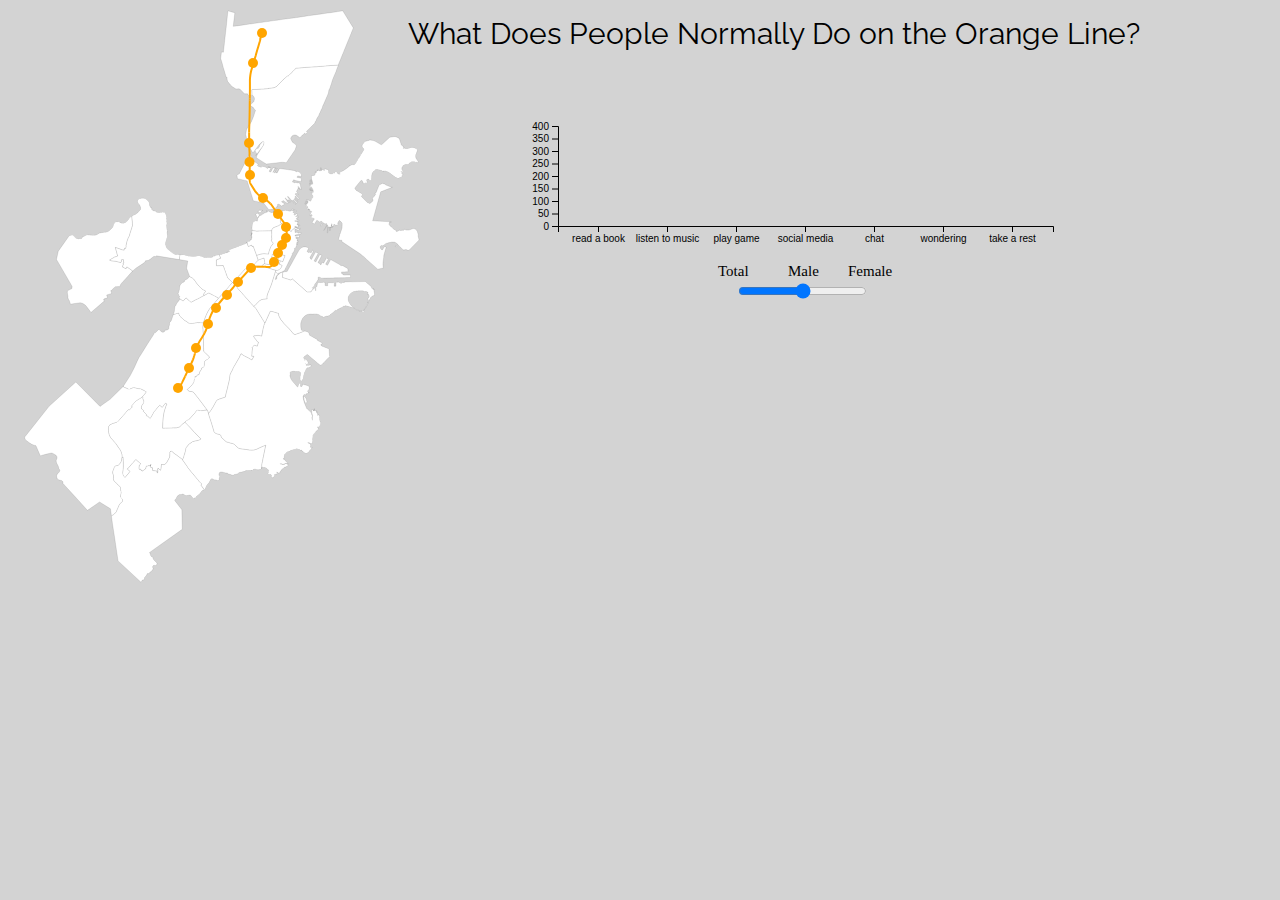
==== final/index.html @ fd83fc35 "12.3" ====
<!DOCTYPE html>
<html>
<head>
    <title>Orange Line</title>


    <link rel="stylesheet" type="text/css" href="newstyle.css">
    <link href="https://fonts.googleapis.com/css?family=Martel+Sans" rel="stylesheet">
    <link href="https://fonts.googleapis.com/css?family=Raleway:700" rel="stylesheet">
    <script src="queue.min.js"></script>
    <script src="d3.v4.2.6.min.js"></script>

</head>

<body>

<div class="svgBox">
    <svg width="100%" height="100%" id="svg1"></svg>
</div>

<div class="svgBox2">
    <svg width="100%" height="100%" id="svg2"></svg>
</div>

<br>

<div class="tital">
    <p>What Does People Normally Do on the Orange Line?</p>
</div>

<div class="svgBox3">
    <svg width="100%" height="100%" id="svg3"></svg>
    <input type="range" min="0" max="2" value="1" class="slider" id="mySlider" oninput="sliderMoved(value)">
</div>

<div class="svgBox4">
    <svg width="100%" height="100%" id="svg4"></svg>
</div>


</body>

<script src="new.js"></script>

</html>
---- final/newstyle.css ----
body{
    background-color: lightgray;
}
.tital{
    width: 750px;
    height: 200px;
    margin-left: -200px;
    float: left;
}
p{
    font-family: 'Raleway', sans-serif;
    font-size: 30px;
    margin-top: -10px;
}
.svgBox{
    height: 700px;
    width: 650px;
    float: left;
    margin-left: -50px;
}
.svgBox2{
    height: 700px;
    width: 500px;
    float: left;
    margin-left: -645px;
}
.svgBox3{
    width: 55%;
    height: 300px;
    float: left;
    margin-left: -150px;
    margin-top: -200px;
}
input{
    margin-left: 280px;
    float: left;
    margin-top: -47px;
}

.svgBox4{
    height: 250px;
    width: 55%;
    float: left;
    margin-left: -150px;
}
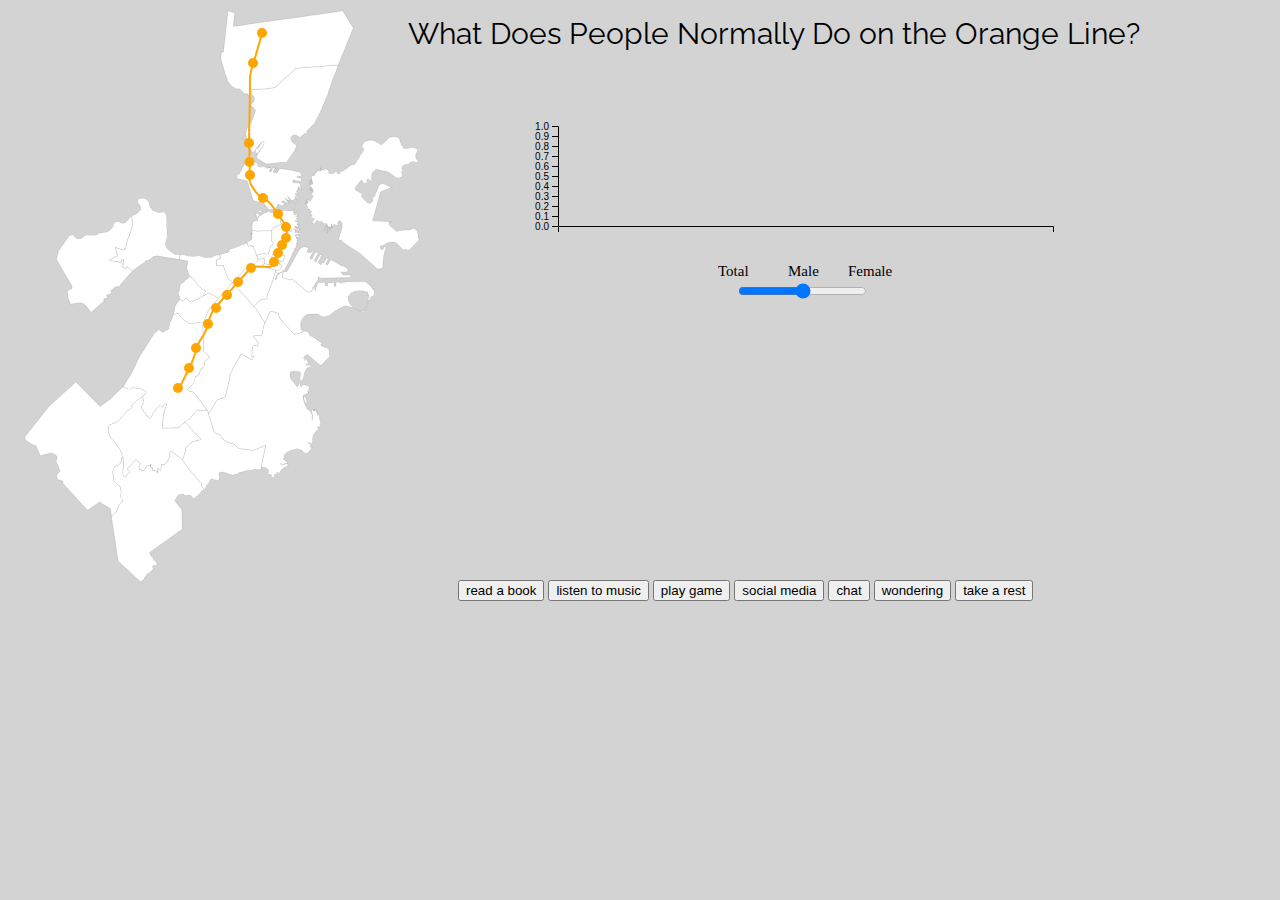
==== commit d7e7cb5e: "zz" ====
--- a/final/index.html
+++ b/final/index.html
@@ -35,6 +35,13 @@
 
 <div class="svgBox4">
     <svg width="100%" height="100%" id="svg4"></svg>
+    <button type="button" onclick="buttonClicked(read)">read a book</button>
+    <button type="button" onclick="buttonClicked(read)">listen to music</button>
+    <button type="button" onclick="buttonClicked(read)">play game</button>
+    <button type="button" onclick="buttonClicked(read)">social media</button>
+    <button type="button" onclick="buttonClicked(read)">chat</button>
+    <button type="button" onclick="buttonClicked(read)">wondering</button>
+    <button type="button" onclick="buttonClicked(read)">take a rest</button>
 </div>
 
 
